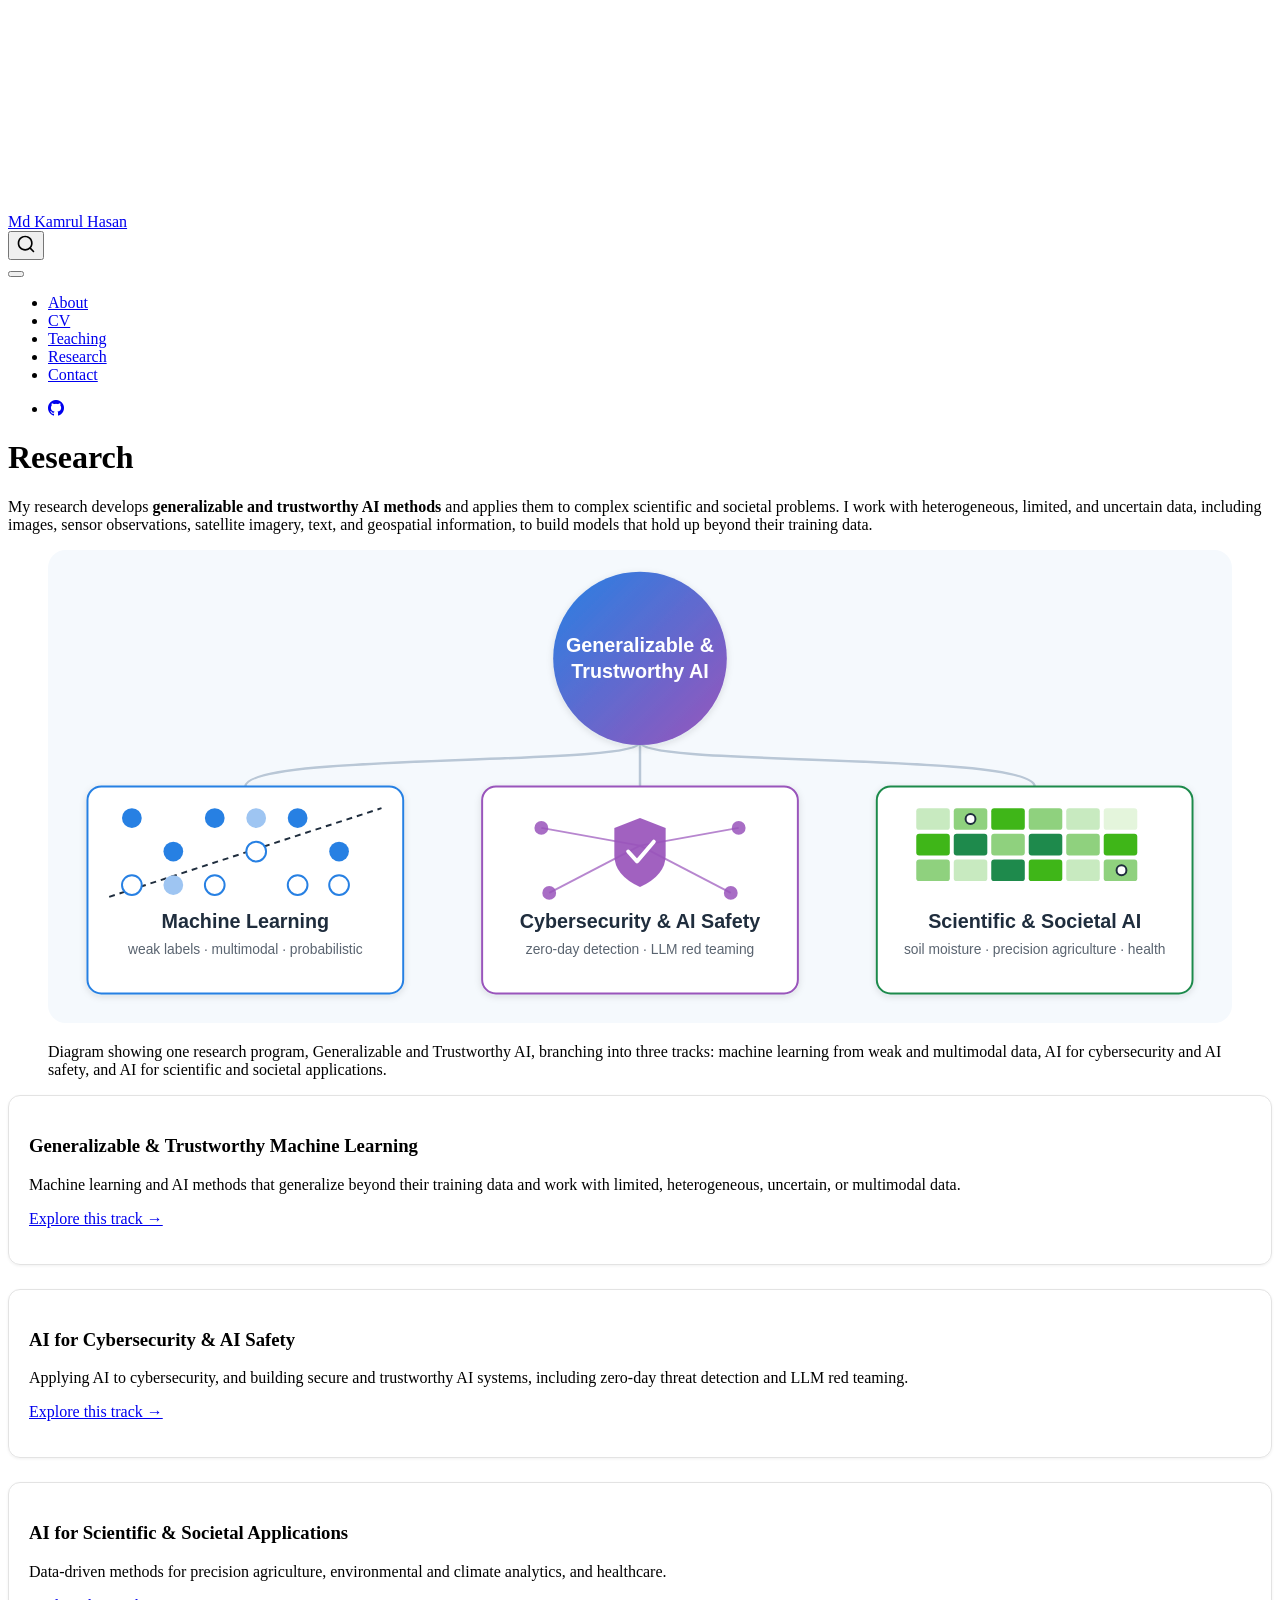
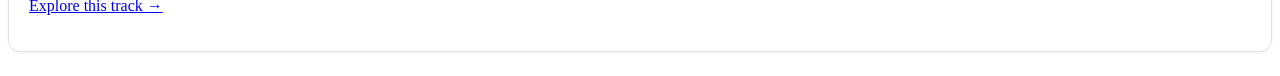
==== research/index.html @ facb9169 "Built site for gh-pages" ====
<!DOCTYPE html>
<html xmlns="http://www.w3.org/1999/xhtml" lang="en" xml:lang="en"><head>

<meta charset="utf-8">
<meta name="generator" content="quarto-1.10.18">

<meta name="viewport" content="width=device-width, initial-scale=1.0, user-scalable=yes">


<title>Research – Md Kamrul Hasan</title>
<style>
/* Default styles provided by pandoc.
** See https://pandoc.org/MANUAL.html#variables-for-html for config info.
*/
span.smallcaps{font-variant: small-caps;}
div.columns{display: flex; gap: 1.5em;}
div.column{flex: auto;}
@media screen {
div.columns{gap: min(4vw, 1.5em);}
div.column{overflow-x: auto;}
}
div.hanging-indent{margin-left: 1.5em; text-indent: -1.5em;}
ul.task-list{list-style: none;}
ul.task-list li input[type="checkbox"] {
  width: 0.8em;
  margin: 0 0.8em 0.2em -1em; /* quarto-specific, see https://github.com/quarto-dev/quarto-cli/issues/4556 */ 
  vertical-align: middle;
}
</style>


<script src="../site_libs/quarto-nav/quarto-nav.js"></script>
<script src="../site_libs/quarto-nav/headroom.min.js"></script>
<script src="../site_libs/clipboard/clipboard.min.js"></script>
<script src="../site_libs/quarto-search/autocomplete.umd.js"></script>
<script src="../site_libs/quarto-search/fuse.min.js"></script>
<script src="../site_libs/quarto-search/quarto-search.js"></script>
<meta name="quarto:offset" content="../">
<script src="../site_libs/quarto-html/quarto.js" type="module"></script>
<script src="../site_libs/quarto-html/tabsets/tabsets.js" type="module"></script>
<script src="../site_libs/quarto-html/popper.min.js"></script>
<script src="../site_libs/quarto-html/tippy.umd.min.js"></script>
<script src="../site_libs/quarto-html/anchor.min.js"></script>
<link href="../site_libs/quarto-html/tippy.css" rel="stylesheet">
<link href="../site_libs/quarto-html/quarto-syntax-highlighting-64a204ab8560d761af7679ceaba22944.css" rel="stylesheet" id="quarto-text-highlighting-styles">
<script src="../site_libs/bootstrap/bootstrap.min.js"></script>
<link href="../site_libs/bootstrap/bootstrap-icons.css" rel="stylesheet">
<link href="../site_libs/bootstrap/bootstrap-55617497126496852ff9f5a59253c640.min.css" rel="stylesheet" append-hash="true" id="quarto-bootstrap" data-mode="light">
<script id="quarto-search-options" type="application/json">{
  "location": "navbar",
  "copy-button": false,
  "collapse-after": 3,
  "panel-placement": "end",
  "type": "overlay",
  "limit": 50,
  "keyboard-shortcut": [
    "f",
    "/",
    "s"
  ],
  "show-item-context": false,
  "language": {
    "search-no-results-text": "No results",
    "search-matching-documents-text": "matching documents",
    "search-copy-link-title": "Copy link to search",
    "search-hide-matches-text": "Hide additional matches",
    "search-more-match-text": "more match in this document",
    "search-more-matches-text": "more matches in this document",
    "search-clear-button-title": "Clear",
    "search-text-placeholder": "",
    "search-detached-cancel-button-title": "Cancel",
    "search-submit-button-title": "Submit",
    "search-label": "Search"
  }
}</script>


<link rel="stylesheet" href="../styles.css">
</head>

<body class="nav-fixed fullcontent quarto-light">

<div id="quarto-search-results"></div>
  <header id="quarto-header" class="headroom fixed-top">
    <nav class="navbar navbar-expand-lg " data-bs-theme="dark">
      <div class="navbar-container container-fluid">
      <div class="navbar-brand-container mx-auto">
    <a class="navbar-brand" href="../index.html">
    <span class="navbar-title">Md Kamrul Hasan</span>
    </a>
  </div>
            <div id="quarto-search" class="" title="Search"></div>
          <button class="navbar-toggler" type="button" data-bs-toggle="collapse" data-bs-target="#navbarCollapse" aria-controls="navbarCollapse" role="menu" aria-expanded="false" aria-label="Toggle navigation" onclick="if (window.quartoToggleHeadroom) { window.quartoToggleHeadroom(); }">
  <span class="navbar-toggler-icon"></span>
</button>
          <div class="collapse navbar-collapse" id="navbarCollapse">
            <ul class="navbar-nav navbar-nav-scroll me-auto">
  <li class="nav-item">
    <a class="nav-link" href="../index.html"> 
<span class="menu-text">About</span></a>
  </li>  
  <li class="nav-item">
    <a class="nav-link" href="../cv.html"> 
<span class="menu-text">CV</span></a>
  </li>  
  <li class="nav-item">
    <a class="nav-link" href="../teaching.html"> 
<span class="menu-text">Teaching</span></a>
  </li>  
  <li class="nav-item">
    <a class="nav-link active" href="../research/index.html" aria-current="page"> 
<span class="menu-text">Research</span></a>
  </li>  
  <li class="nav-item">
    <a class="nav-link" href="../contact.html"> 
<span class="menu-text">Contact</span></a>
  </li>  
</ul>
            <ul class="navbar-nav navbar-nav-scroll ms-auto">
  <li class="nav-item compact">
    <a class="nav-link" href="https://github.com/mdkamrulhasan"> <i class="bi bi-github" role="img" aria-label="GitHub profile">
</i> 
<span class="menu-text"></span></a>
  </li>  
</ul>
          </div> <!-- /navcollapse -->
            <div class="quarto-navbar-tools">
</div>
      </div> <!-- /container-fluid -->
    </nav>
</header>
<!-- content -->
<div id="quarto-content" class="quarto-container page-columns page-rows-contents page-layout-article page-navbar">
<!-- sidebar -->
<!-- margin-sidebar -->
    
<!-- main -->
<main class="content" id="quarto-document-content">

<header id="title-block-header" class="quarto-title-block default">
<div class="quarto-title">
<h1 class="title">Research</h1>
</div>



<div class="quarto-title-meta">

    
  
    
  </div>
  


</header>


<p>My research develops <strong>generalizable and trustworthy AI methods</strong> and applies them to complex scientific and societal problems. I work with heterogeneous, limited, and uncertain data, including images, sensor observations, satellite imagery, text, and geospatial information, to build models that hold up beyond their training data.</p>
<div class="quarto-figure quarto-figure-center">
<figure class="figure">
<p><img src="../images/research/research-overview.svg" class="img-fluid figure-img" style="width:100.0%"></p>
<figcaption>Diagram showing one research program, Generalizable and Trustworthy AI, branching into three tracks: machine learning from weak and multimodal data, AI for cybersecurity and AI safety, and AI for scientific and societal applications.</figcaption>
</figure>
</div>
<div class="grid">
<section id="generalizable-trustworthy-machine-learning" class="level3 g-col-12 g-col-md-4 research-card">
<h3 class="anchored" data-anchor-id="generalizable-trustworthy-machine-learning">Generalizable &amp; Trustworthy Machine Learning</h3>
<p>Machine learning and AI methods that generalize beyond their training data and work with limited, heterogeneous, uncertain, or multimodal data.</p>
<p><a href="../research/ml.html">Explore this track →</a></p>
</section>
<section id="ai-for-cybersecurity-ai-safety" class="level3 g-col-12 g-col-md-4 research-card">
<h3 class="anchored" data-anchor-id="ai-for-cybersecurity-ai-safety">AI for Cybersecurity &amp; AI Safety</h3>
<p>Applying AI to cybersecurity, and building secure and trustworthy AI systems, including zero-day threat detection and LLM red teaming.</p>
<p><a href="../research/cybersecurity.html">Explore this track →</a></p>
</section>
<section id="ai-for-scientific-societal-applications" class="level3 g-col-12 g-col-md-4 research-card">
<h3 class="anchored" data-anchor-id="ai-for-scientific-societal-applications">AI for Scientific &amp; Societal Applications</h3>
<p>Data-driven methods for precision agriculture, environmental and climate analytics, and healthcare.</p>
<p><a href="../research/applications.html">Explore this track →</a></p>
</section>
</div>



</main> <!-- /main -->
<script id="quarto-html-after-body" type="application/javascript">
  window.document.addEventListener("DOMContentLoaded", function (event) {
    const icon = "";
    const anchorJS = new window.AnchorJS();
    anchorJS.options = {
      placement: 'right',
      icon: icon
    };
    anchorJS.add('.anchored');
    const isCodeAnnotation = (el) => {
      for (const clz of el.classList) {
        if (clz.startsWith('code-annotation-')) {                     
          return true;
        }
      }
      return false;
    }
    const onCopySuccess = function(e) {
      // button target
      const button = e.trigger;
      // don't keep focus
      button.blur();
      // flash "checked"
      button.classList.add('code-copy-button-checked');
      var currentTitle = button.getAttribute("title");
      button.setAttribute("title", "Copied!");
      let tooltip;
      if (window.bootstrap) {
        button.setAttribute("data-bs-toggle", "tooltip");
        button.setAttribute("data-bs-placement", "left");
        button.setAttribute("data-bs-title", "Copied!");
        tooltip = new bootstrap.Tooltip(button, 
          { trigger: "manual", 
            customClass: "code-copy-button-tooltip",
            offset: [0, -8]});
        tooltip.show();    
      }
      setTimeout(function() {
        if (tooltip) {
          tooltip.hide();
          button.removeAttribute("data-bs-title");
          button.removeAttribute("data-bs-toggle");
          button.removeAttribute("data-bs-placement");
        }
        button.setAttribute("title", currentTitle);
        button.classList.remove('code-copy-button-checked');
      }, 1000);
      // clear code selection
      e.clearSelection();
    }
    const getTextToCopy = function(trigger) {
      const outerScaffold = trigger.parentElement.cloneNode(true);
      const codeEl = outerScaffold.querySelector('code');
      for (const childEl of codeEl.children) {
        if (isCodeAnnotation(childEl)) {
          childEl.remove();
        }
      }
      return codeEl.innerText;
    }
    const clipboard = new window.ClipboardJS('.code-copy-button:not([data-in-quarto-modal])', {
      text: getTextToCopy
    });
    clipboard.on('success', onCopySuccess);
    if (window.document.getElementById('quarto-embedded-source-code-modal')) {
      const clipboardModal = new window.ClipboardJS('.code-copy-button[data-in-quarto-modal]', {
        text: getTextToCopy,
        container: window.document.getElementById('quarto-embedded-source-code-modal')
      });
      clipboardModal.on('success', onCopySuccess);
    }
      var localhostRegex = new RegExp(/^(?:http|https):\/\/localhost\:?[0-9]*\//);
      var mailtoRegex = new RegExp(/^mailto:/);
        var filterRegex = new RegExp("https:\/\/mdkamrulhasan\.github\.io");
      var isInternal = (href) => {
          return filterRegex.test(href) || localhostRegex.test(href) || mailtoRegex.test(href);
      }
      // Inspect non-navigation links and adorn them if external
     var links = window.document.querySelectorAll('a[href]:not(.nav-link):not(.navbar-brand):not(.toc-action):not(.sidebar-link):not(.sidebar-item-toggle):not(.pagination-link):not(.no-external):not([aria-hidden]):not(.dropdown-item):not(.quarto-navigation-tool):not(.about-link)');
      for (var i=0; i<links.length; i++) {
        const link = links[i];
        if (!isInternal(link.href)) {
          // undo the damage that might have been done by quarto-nav.js in the case of
          // links that we want to consider external
          if (link.dataset.originalHref !== undefined) {
            link.href = link.dataset.originalHref;
          }
        }
      }
    function tippyHover(el, contentFn, onTriggerFn, onUntriggerFn) {
      const config = {
        allowHTML: true,
        maxWidth: 500,
        delay: 100,
        arrow: false,
        appendTo: function(el) {
            return el.parentElement;
        },
        interactive: true,
        interactiveBorder: 10,
        theme: 'quarto',
        placement: 'bottom-start',
      };
      if (contentFn) {
        config.content = contentFn;
      }
      if (onTriggerFn) {
        config.onTrigger = onTriggerFn;
      }
      if (onUntriggerFn) {
        config.onUntrigger = onUntriggerFn;
      }
      window.tippy(el, config); 
    }
    const noterefs = window.document.querySelectorAll('a[role="doc-noteref"]');
    for (var i=0; i<noterefs.length; i++) {
      const ref = noterefs[i];
      tippyHover(ref, function() {
        // use id or data attribute instead here
        let href = ref.getAttribute('data-footnote-href') || ref.getAttribute('href');
        try { href = new URL(href).hash; } catch {}
        const id = href.replace(/^#\/?/, "");
        const note = window.document.getElementById(id);
        if (note) {
          return note.innerHTML;
        } else {
          return "";
        }
      });
    }
    const xrefs = window.document.querySelectorAll('a.quarto-xref');
    const processXRef = (id, note) => {
      // Strip column container classes
      const stripColumnClz = (el) => {
        el.classList.remove("page-full", "page-columns");
        if (el.children) {
          for (const child of el.children) {
            stripColumnClz(child);
          }
        }
      }
      stripColumnClz(note)
      if (id === null || id.startsWith('sec-')) {
        // Special case sections, only their first couple elements
        const container = document.createElement("div");
        if (note.children && note.children.length > 2) {
          container.appendChild(note.children[0].cloneNode(true));
          for (let i = 1; i < note.children.length; i++) {
            const child = note.children[i];
            if (child.tagName === "P" && child.innerText === "") {
              continue;
            } else {
              container.appendChild(child.cloneNode(true));
              break;
            }
          }
          if (window.Quarto?.typesetMath) {
            window.Quarto.typesetMath(container);
          }
          return container.innerHTML
        } else {
          if (window.Quarto?.typesetMath) {
            window.Quarto.typesetMath(note);
          }
          return note.innerHTML;
        }
      } else {
        // Remove any anchor links if they are present
        const anchorLink = note.querySelector('a.anchorjs-link');
        if (anchorLink) {
          anchorLink.remove();
        }
        if (window.Quarto?.typesetMath) {
          window.Quarto.typesetMath(note);
        }
        if (note.classList.contains("callout")) {
          return note.outerHTML;
        } else {
          return note.innerHTML;
        }
      }
    }
    for (var i=0; i<xrefs.length; i++) {
      const xref = xrefs[i];
      tippyHover(xref, undefined, function(instance) {
        instance.disable();
        let url = xref.getAttribute('href');
        let hash = undefined; 
        if (url.startsWith('#')) {
          hash = url;
        } else {
          try { hash = new URL(url).hash; } catch {}
        }
        if (hash) {
          const id = hash.replace(/^#\/?/, "");
          const note = window.document.getElementById(id);
          if (note !== null) {
            try {
              const html = processXRef(id, note.cloneNode(true));
              instance.setContent(html);
            } finally {
              instance.enable();
              instance.show();
            }
          } else {
            // See if we can fetch this
            fetch(url.split('#')[0])
            .then(res => res.text())
            .then(html => {
              const parser = new DOMParser();
              const htmlDoc = parser.parseFromString(html, "text/html");
              const note = htmlDoc.getElementById(id);
              if (note !== null) {
                const html = processXRef(id, note);
                instance.setContent(html);
              } 
            }).finally(() => {
              instance.enable();
              instance.show();
            });
          }
        } else {
          // See if we can fetch a full url (with no hash to target)
          // This is a special case and we should probably do some content thinning / targeting
          fetch(url)
          .then(res => res.text())
          .then(html => {
            const parser = new DOMParser();
            const htmlDoc = parser.parseFromString(html, "text/html");
            const note = htmlDoc.querySelector('main.content');
            if (note !== null) {
              // This should only happen for chapter cross references
              // (since there is no id in the URL)
              // remove the first header
              if (note.children.length > 0 && note.children[0].tagName === "HEADER") {
                note.children[0].remove();
              }
              const html = processXRef(null, note);
              instance.setContent(html);
            } 
          }).finally(() => {
            instance.enable();
            instance.show();
          });
        }
      }, function(instance) {
      });
    }
        let selectedAnnoteEl;
        const selectorForAnnotation = ( cell, annotation) => {
          let cellAttr = 'data-code-cell="' + cell + '"';
          let lineAttr = 'data-code-annotation="' +  annotation + '"';
          const selector = 'span[' + cellAttr + '][' + lineAttr + ']';
          return selector;
        }
        const selectCodeLines = (annoteEl) => {
          const doc = window.document;
          const targetCell = annoteEl.getAttribute("data-target-cell");
          const targetAnnotation = annoteEl.getAttribute("data-target-annotation");
          const annoteSpan = window.document.querySelector(selectorForAnnotation(targetCell, targetAnnotation));
          const lines = annoteSpan.getAttribute("data-code-lines").split(",");
          const lineIds = lines.map((line) => {
            return targetCell + "-" + line;
          })
          let top = null;
          let height = null;
          let parent = null;
          if (lineIds.length > 0) {
              //compute the position of the single el (top and bottom and make a div)
              const el = window.document.getElementById(lineIds[0]);
              top = el.offsetTop;
              height = el.offsetHeight;
              parent = el.parentElement.parentElement;
            if (lineIds.length > 1) {
              const lastEl = window.document.getElementById(lineIds[lineIds.length - 1]);
              const bottom = lastEl.offsetTop + lastEl.offsetHeight;
              height = bottom - top;
            }
            if (top !== null && height !== null && parent !== null) {
              // cook up a div (if necessary) and position it 
              let div = window.document.getElementById("code-annotation-line-highlight");
              if (div === null) {
                div = window.document.createElement("div");
                div.setAttribute("id", "code-annotation-line-highlight");
                div.style.position = 'absolute';
                parent.appendChild(div);
              }
              div.style.top = top - 2 + "px";
              div.style.height = height + 4 + "px";
              div.style.left = 0;
              let gutterDiv = window.document.getElementById("code-annotation-line-highlight-gutter");
              if (gutterDiv === null) {
                gutterDiv = window.document.createElement("div");
                gutterDiv.setAttribute("id", "code-annotation-line-highlight-gutter");
                gutterDiv.style.position = 'absolute';
                const codeCell = window.document.getElementById(targetCell);
                const gutter = codeCell.querySelector('.code-annotation-gutter');
                gutter.appendChild(gutterDiv);
              }
              gutterDiv.style.top = top - 2 + "px";
              gutterDiv.style.height = height + 4 + "px";
            }
            selectedAnnoteEl = annoteEl;
          }
        };
        const unselectCodeLines = () => {
          const elementsIds = ["code-annotation-line-highlight", "code-annotation-line-highlight-gutter"];
          elementsIds.forEach((elId) => {
            const div = window.document.getElementById(elId);
            if (div) {
              div.remove();
            }
          });
          selectedAnnoteEl = undefined;
        };
          // Handle positioning of the toggle
      window.addEventListener(
        "resize",
        throttle(() => {
          elRect = undefined;
          if (selectedAnnoteEl) {
            selectCodeLines(selectedAnnoteEl);
          }
        }, 10)
      );
      function throttle(fn, ms) {
      let throttle = false;
      let timer;
        return (...args) => {
          if(!throttle) { // first call gets through
              fn.apply(this, args);
              throttle = true;
          } else { // all the others get throttled
              if(timer) clearTimeout(timer); // cancel #2
              timer = setTimeout(() => {
                fn.apply(this, args);
                timer = throttle = false;
              }, ms);
          }
        };
      }
        // Attach click handler to the DT
        const annoteDls = window.document.querySelectorAll('dt[data-target-cell]');
        for (const annoteDlNode of annoteDls) {
          annoteDlNode.addEventListener('click', (event) => {
            const clickedEl = event.target;
            if (clickedEl !== selectedAnnoteEl) {
              unselectCodeLines();
              const activeEl = window.document.querySelector('dt[data-target-cell].code-annotation-active');
              if (activeEl) {
                activeEl.classList.remove('code-annotation-active');
              }
              selectCodeLines(clickedEl);
              clickedEl.classList.add('code-annotation-active');
            } else {
              // Unselect the line
              unselectCodeLines();
              clickedEl.classList.remove('code-annotation-active');
            }
          });
        }
    const findCites = (el) => {
      const parentEl = el.parentElement;
      if (parentEl) {
        const cites = parentEl.dataset.cites;
        if (cites) {
          return {
            el,
            cites: cites.split(' ')
          };
        } else {
          return findCites(el.parentElement)
        }
      } else {
        return undefined;
      }
    };
    var bibliorefs = window.document.querySelectorAll('a[role="doc-biblioref"]');
    for (var i=0; i<bibliorefs.length; i++) {
      const ref = bibliorefs[i];
      const citeInfo = findCites(ref);
      if (citeInfo) {
        tippyHover(citeInfo.el, function() {
          var popup = window.document.createElement('div');
          citeInfo.cites.forEach(function(cite) {
            var citeDiv = window.document.createElement('div');
            citeDiv.classList.add('hanging-indent');
            citeDiv.classList.add('csl-entry');
            var biblioDiv = window.document.getElementById('ref-' + cite);
            if (biblioDiv) {
              citeDiv.innerHTML = biblioDiv.innerHTML;
            }
            popup.appendChild(citeDiv);
          });
          return popup.innerHTML;
        });
      }
    }
  });
  </script>
</div> <!-- /content -->




</body></html>
---- site_libs/quarto-html/tippy.css ----
.tippy-box[data-animation=fade][data-state=hidden]{opacity:0}[data-tippy-root]{max-width:calc(100vw - 10px)}.tippy-box{position:relative;background-color:#333;color:#fff;border-radius:4px;font-size:14px;line-height:1.4;white-space:normal;outline:0;transition-property:transform,visibility,opacity}.tippy-box[data-placement^=top]>.tippy-arrow{bottom:0}.tippy-box[data-placement^=top]>.tippy-arrow:before{bottom:-7px;left:0;border-width:8px 8px 0;border-top-color:initial;transform-origin:center top}.tippy-box[data-placement^=bottom]>.tippy-arrow{top:0}.tippy-box[data-placement^=bottom]>.tippy-arrow:before{top:-7px;left:0;border-width:0 8px 8px;border-bottom-color:initial;transform-origin:center bottom}.tippy-box[data-placement^=left]>.tippy-arrow{right:0}.tippy-box[data-placement^=left]>.tippy-arrow:before{border-width:8px 0 8px 8px;border-left-color:initial;right:-7px;transform-origin:center left}.tippy-box[data-placement^=right]>.tippy-arrow{left:0}.tippy-box[data-placement^=right]>.tippy-arrow:before{left:-7px;border-width:8px 8px 8px 0;border-right-color:initial;transform-origin:center right}.tippy-box[data-inertia][data-state=visible]{transition-timing-function:cubic-bezier(.54,1.5,.38,1.11)}.tippy-arrow{width:16px;height:16px;color:#333}.tippy-arrow:before{content:"";position:absolute;border-color:transparent;border-style:solid}.tippy-content{position:relative;padding:5px 9px;z-index:1}
---- site_libs/quarto-html/quarto-syntax-highlighting-64a204ab8560d761af7679ceaba22944.css ----
/* quarto syntax highlight colors */
:root {
  --quarto-hl-ot-color: #003B4F;
  --quarto-hl-at-color: #657422;
  --quarto-hl-ss-color: #20794D;
  --quarto-hl-an-color: #5E5E5E;
  --quarto-hl-fu-color: #4758AB;
  --quarto-hl-st-color: #20794D;
  --quarto-hl-cf-color: #003B4F;
  --quarto-hl-op-color: #5E5E5E;
  --quarto-hl-er-color: #AD0000;
  --quarto-hl-bn-color: #AD0000;
  --quarto-hl-al-color: #AD0000;
  --quarto-hl-va-color: #111111;
  --quarto-hl-bu-color: inherit;
  --quarto-hl-ex-color: inherit;
  --quarto-hl-pp-color: #AD0000;
  --quarto-hl-in-color: #5E5E5E;
  --quarto-hl-vs-color: #20794D;
  --quarto-hl-wa-color: #5E5E5E;
  --quarto-hl-do-color: #5E5E5E;
  --quarto-hl-im-color: #00769E;
  --quarto-hl-ch-color: #20794D;
  --quarto-hl-dt-color: #AD0000;
  --quarto-hl-fl-color: #AD0000;
  --quarto-hl-co-color: #5E5E5E;
  --quarto-hl-cv-color: #5E5E5E;
  --quarto-hl-cn-color: #8f5902;
  --quarto-hl-sc-color: #5E5E5E;
  --quarto-hl-dv-color: #AD0000;
  --quarto-hl-kw-color: #003B4F;
}

/* other quarto variables */
:root {
  --quarto-font-monospace: SFMono-Regular, Menlo, Monaco, Consolas, "Liberation Mono", "Courier New", monospace;
}

/* syntax highlight based on Pandoc's rules */
pre > code.sourceCode > span {
  color: #003B4F;
}

code.sourceCode > span {
  color: #003B4F;
}

div.sourceCode,
div.sourceCode pre.sourceCode {
  color: #003B4F;
}

/* Normal */
code span {
  color: #003B4F;
}

/* Alert */
code span.al {
  color: #AD0000;
  font-style: inherit;
}

/* Annotation */
code span.an {
  color: #5E5E5E;
  font-style: inherit;
}

/* Attribute */
code span.at {
  color: #657422;
  font-style: inherit;
}

/* BaseN */
code span.bn {
  color: #AD0000;
  font-style: inherit;
}

/* BuiltIn */
code span.bu {
  font-style: inherit;
}

/* ControlFlow */
code span.cf {
  color: #003B4F;
  font-weight: bold;
  font-style: inherit;
}

/* Char */
code span.ch {
  color: #20794D;
  font-style: inherit;
}

/* Constant */
code span.cn {
  color: #8f5902;
  font-style: inherit;
}

/* Comment */
code span.co {
  color: #5E5E5E;
  font-style: inherit;
}

/* CommentVar */
code span.cv {
  color: #5E5E5E;
  font-style: italic;
}

/* Documentation */
code span.do {
  color: #5E5E5E;
  font-style: italic;
}

/* DataType */
code span.dt {
  color: #AD0000;
  font-style: inherit;
}

/* DecVal */
code span.dv {
  color: #AD0000;
  font-style: inherit;
}

/* Error */
code span.er {
  color: #AD0000;
  font-style: inherit;
}

/* Extension */
code span.ex {
  font-style: inherit;
}

/* Float */
code span.fl {
  color: #AD0000;
  font-style: inherit;
}

/* Function */
code span.fu {
  color: #4758AB;
  font-style: inherit;
}

/* Import */
code span.im {
  color: #00769E;
  font-style: inherit;
}

/* Information */
code span.in {
  color: #5E5E5E;
  font-style: inherit;
}

/* Keyword */
code span.kw {
  color: #003B4F;
  font-weight: bold;
  font-style: inherit;
}

/* Operator */
code span.op {
  color: #5E5E5E;
  font-style: inherit;
}

/* Other */
code span.ot {
  color: #003B4F;
  font-style: inherit;
}

/* Preprocessor */
code span.pp {
  color: #AD0000;
  font-style: inherit;
}

/* SpecialChar */
code span.sc {
  color: #5E5E5E;
  font-style: inherit;
}

/* SpecialString */
code span.ss {
  color: #20794D;
  font-style: inherit;
}

/* String */
code span.st {
  color: #20794D;
  font-style: inherit;
}

/* Variable */
code span.va {
  color: #111111;
  font-style: inherit;
}

/* VerbatimString */
code span.vs {
  color: #20794D;
  font-style: inherit;
}

/* Warning */
code span.wa {
  color: #5E5E5E;
  font-style: italic;
}

.prevent-inlining {
  content: "</";
}

/*# sourceMappingURL=9d8d5bb603a83b8298b89080a598c93b.css.map */
---- styles.css ----
/* css styles */

.profile-portrait {
  width: 180px;
  height: 180px;
  object-fit: cover;
  border-radius: 50%;
  display: block;
  margin: 0 0 1.25rem 0;
}

.course-card,
.research-card {
  border: 1px solid #e3e3e3;
  border-radius: 12px;
  padding: 1.25rem;
  margin-bottom: 1.5rem;
  box-shadow: 0 1px 3px rgba(0, 0, 0, 0.06);
}

.course-thumb {
  width: 100%;
  height: auto;
  border-radius: 8px;
  margin-bottom: 0.75rem;
}

.course-card h3 {
  margin-top: 0.25rem;
}

.course-card ul {
  margin-bottom: 0;
}
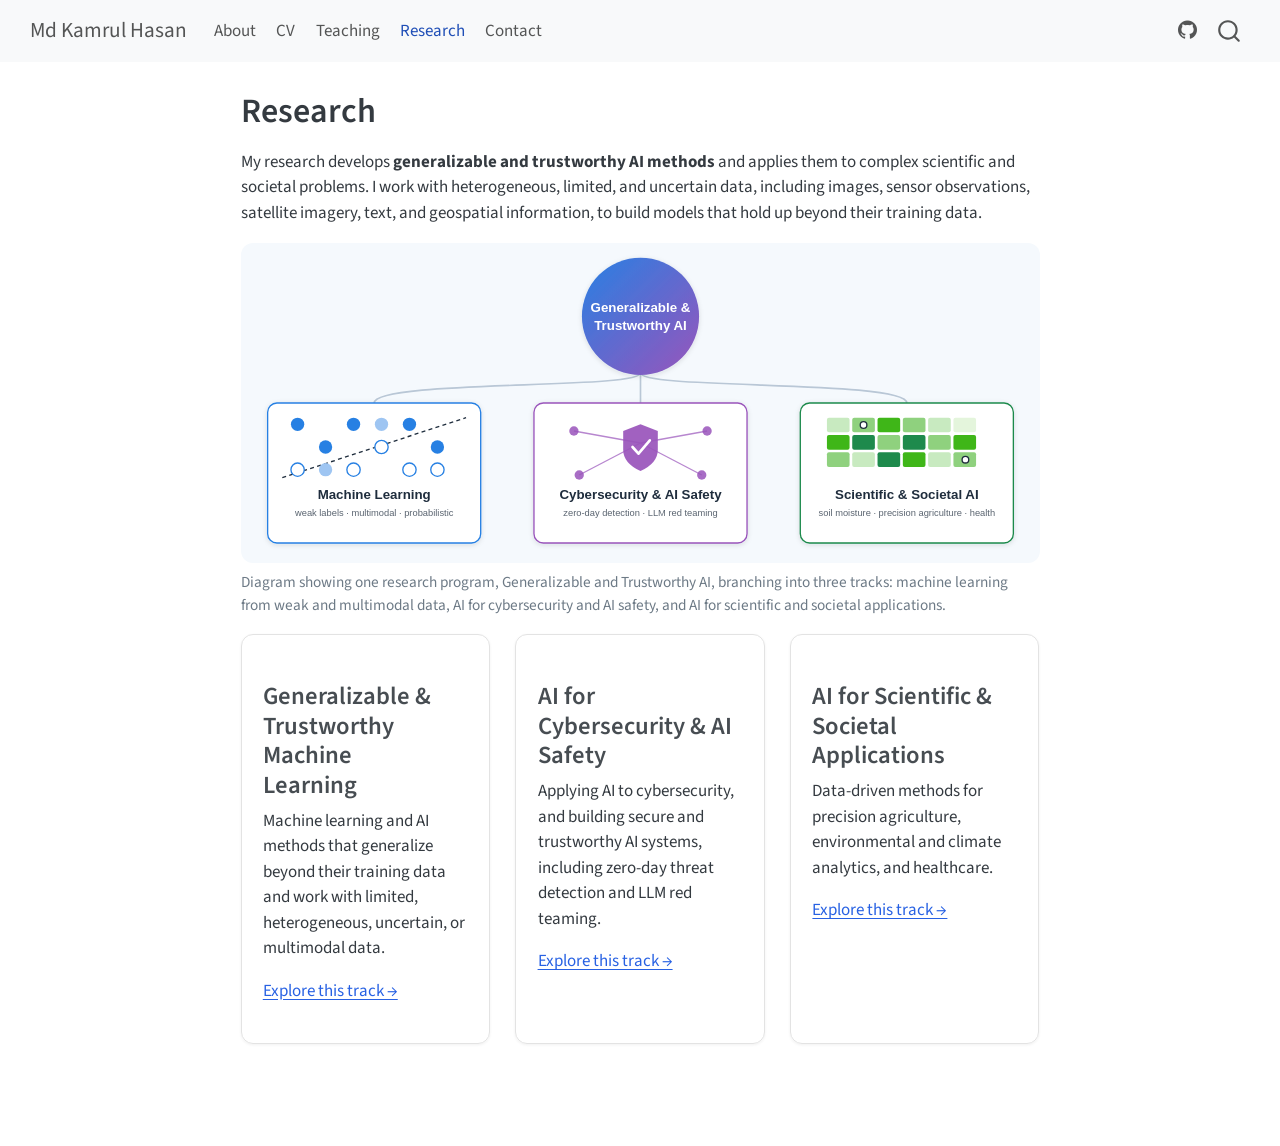
==== commit 650d02fa: "Built site for gh-pages" ====
--- a/research/index.html
+++ b/research/index.html
@@ -2,7 +2,7 @@
 <html xmlns="http://www.w3.org/1999/xhtml" lang="en" xml:lang="en"><head>
 
 <meta charset="utf-8">
-<meta name="generator" content="quarto-1.10.18">
+<meta name="generator" content="quarto-1.11.9">
 
 <meta name="viewport" content="width=device-width, initial-scale=1.0, user-scalable=yes">
 
@@ -38,14 +38,15 @@
 <meta name="quarto:offset" content="../">
 <script src="../site_libs/quarto-html/quarto.js" type="module"></script>
 <script src="../site_libs/quarto-html/tabsets/tabsets.js" type="module"></script>
+<script src="../site_libs/quarto-html/scrollable-regions/scrollable-regions.js" type="module"></script>
 <script src="../site_libs/quarto-html/popper.min.js"></script>
 <script src="../site_libs/quarto-html/tippy.umd.min.js"></script>
 <script src="../site_libs/quarto-html/anchor.min.js"></script>
 <link href="../site_libs/quarto-html/tippy.css" rel="stylesheet">
-<link href="../site_libs/quarto-html/quarto-syntax-highlighting-64a204ab8560d761af7679ceaba22944.css" rel="stylesheet" id="quarto-text-highlighting-styles">
+<link href="../site_libs/quarto-html/quarto-syntax-highlighting-63b5708e65d6cd79cd7618c58d0c21e7.css" rel="stylesheet" id="quarto-text-highlighting-styles">
 <script src="../site_libs/bootstrap/bootstrap.min.js"></script>
 <link href="../site_libs/bootstrap/bootstrap-icons.css" rel="stylesheet">
-<link href="../site_libs/bootstrap/bootstrap-55617497126496852ff9f5a59253c640.min.css" rel="stylesheet" append-hash="true" id="quarto-bootstrap" data-mode="light">
+<link href="../site_libs/bootstrap/bootstrap-cb61c712ca1a7fe70a83faed8e4da2d7.min.css" rel="stylesheet" append-hash="true" id="quarto-bootstrap" data-mode="light">
 <script id="quarto-search-options" type="application/json">{
   "location": "navbar",
   "copy-button": false,
@@ -78,19 +79,18 @@
 <link rel="stylesheet" href="../styles.css">
 </head>
 
-<body class="nav-fixed fullcontent quarto-light">
+<body class="nav-fixed fullcontent quarto-light"><a id="quarto-skip-link" class="visually-hidden-focusable" href="#quarto-document-content">Skip to main content</a>
 
 <div id="quarto-search-results"></div>
   <header id="quarto-header" class="headroom fixed-top">
-    <nav class="navbar navbar-expand-lg " data-bs-theme="dark">
+    <nav class="navbar navbar-expand-lg " data-bs-theme="dark" aria-label="Site">
       <div class="navbar-container container-fluid">
       <div class="navbar-brand-container mx-auto">
     <a class="navbar-brand" href="../index.html">
     <span class="navbar-title">Md Kamrul Hasan</span>
     </a>
   </div>
-            <div id="quarto-search" class="" title="Search"></div>
-          <button class="navbar-toggler" type="button" data-bs-toggle="collapse" data-bs-target="#navbarCollapse" aria-controls="navbarCollapse" role="menu" aria-expanded="false" aria-label="Toggle navigation" onclick="if (window.quartoToggleHeadroom) { window.quartoToggleHeadroom(); }">
+          <button class="navbar-toggler" type="button" data-bs-toggle="collapse" data-bs-target="#navbarCollapse" aria-controls="navbarCollapse" aria-expanded="false" aria-label="Toggle navigation" onclick="if (window.quartoToggleHeadroom) { window.quartoToggleHeadroom(); }">
   <span class="navbar-toggler-icon"></span>
 </button>
           <div class="collapse navbar-collapse" id="navbarCollapse">
@@ -126,6 +126,7 @@
           </div> <!-- /navcollapse -->
             <div class="quarto-navbar-tools">
 </div>
+            <div id="quarto-search" class="" title="Search"></div>
       </div> <!-- /container-fluid -->
     </nav>
 </header>
@@ -135,7 +136,7 @@
 <!-- margin-sidebar -->
     
 <!-- main -->
-<main class="content" id="quarto-document-content">
+<main class="content" id="quarto-document-content" tabindex="-1">
 
 <header id="title-block-header" class="quarto-title-block default">
 <div class="quarto-title">
@@ -262,7 +263,8 @@
           return filterRegex.test(href) || localhostRegex.test(href) || mailtoRegex.test(href);
       }
       // Inspect non-navigation links and adorn them if external
-     var links = window.document.querySelectorAll('a[href]:not(.nav-link):not(.navbar-brand):not(.toc-action):not(.sidebar-link):not(.sidebar-item-toggle):not(.pagination-link):not(.no-external):not([aria-hidden]):not(.dropdown-item):not(.quarto-navigation-tool):not(.about-link)');
+      window.quartoDecorateExternalLinks = function (root) {
+     var links = (root || window.document).querySelectorAll('a[href]:not(.nav-link):not(.navbar-brand):not(.toc-action):not(.sidebar-link):not(.sidebar-item-toggle):not(.pagination-link):not(.no-external):not([aria-hidden]):not(.dropdown-item):not(.quarto-navigation-tool):not(.about-link)');
       for (var i=0; i<links.length; i++) {
         const link = links[i];
         if (!isInternal(link.href)) {
@@ -271,8 +273,69 @@
           if (link.dataset.originalHref !== undefined) {
             link.href = link.dataset.originalHref;
           }
-        }
-      }
+          if (!link.classList.contains('no-external-icon')) {
+          }
+        }
+      }
+      };
+      window.quartoDecorateExternalLinks(window.document);
+    // Esc closes the popup (WCAG 1.4.13) and focus leaving both trigger and
+    // popup closes it (WCAG 2.4.11); tippy handles neither for interactive popups.
+    const hideOnEscAndFocusOut = {
+      name: 'hideOnEscAndFocusOut',
+      defaultValue: true,
+      fn(instance) {
+        const dismiss = () => {
+          // A show scheduled by the trigger delay would otherwise reopen it
+          instance.clearDelayTimeouts();
+          instance.hide();
+        };
+        const onKeyDown = (event) => {
+          if (event.key !== 'Escape') {
+            return;
+          }
+          // Keep Esc from also reaching page handlers (e.g. reveal.js overview),
+          // except an open reveal.js slide menu, which Esc should close too.
+          // The menu handles keys only when its keyboard option is on.
+          const menuHandlesEsc = window.Reveal?.getPlugin?.('menu')?.isOpen() &&
+            window.Reveal.getConfig().menu?.keyboard !== false;
+          if (!menuHandlesEsc) {
+            event.stopPropagation();
+          }
+          if (instance.popper.contains(window.document.activeElement)) {
+            // Disabled while refocusing so the focus trigger does not reopen it
+            instance.disable();
+            instance.reference.focus();
+            instance.enable();
+          }
+          dismiss();
+        };
+        const onFocusOut = (event) => {
+          const target = event.relatedTarget;
+          if (target && !instance.reference.contains(target) &&
+              !instance.popper.contains(target)) {
+            dismiss();
+          }
+        };
+        // On the trigger too: a click trigger (code-annotations: select) has no
+        // blur handling. Attached for the instance's lifetime so leaving the
+        // trigger also cancels a show still pending on the trigger delay.
+        instance.reference.addEventListener('focusout', onFocusOut);
+        return {
+          onShow() {
+            window.document.addEventListener('keydown', onKeyDown, true);
+            instance.popper.addEventListener('focusout', onFocusOut);
+          },
+          onHide() {
+            window.document.removeEventListener('keydown', onKeyDown, true);
+            instance.popper.removeEventListener('focusout', onFocusOut);
+          },
+          onDestroy() {
+            instance.reference.removeEventListener('focusout', onFocusOut);
+          },
+        };
+      },
+    };
     function tippyHover(el, contentFn, onTriggerFn, onUntriggerFn) {
       const config = {
         allowHTML: true,
@@ -286,6 +349,7 @@
         interactiveBorder: 10,
         theme: 'quarto',
         placement: 'bottom-start',
+        plugins: [hideOnEscAndFocusOut],
       };
       if (contentFn) {
         config.content = contentFn;
@@ -448,44 +512,54 @@
           const lineIds = lines.map((line) => {
             return targetCell + "-" + line;
           })
-          let top = null;
-          let height = null;
-          let parent = null;
+          // Each band is positioned against its own containing block, which is
+          // not the offsetParent of the lines, so place it from client rects.
+          const placeBand = (band, firstEl, lastEl, codeBlock) => {
+            const container = band.offsetParent;
+            if (container === null) {
+              return;
+            }
+            const containerRect = container.getBoundingClientRect();
+            // Reveal.js scales slides with a transform, so convert client
+            // pixels back to the CSS pixels of the container.
+            const scale = containerRect.height / container.offsetHeight || 1;
+            const firstRect = firstEl.getBoundingClientRect();
+            const lastRect = lastEl.getBoundingClientRect();
+            const top = (firstRect.top - containerRect.top) / scale - container.clientTop + container.scrollTop;
+            const height = (lastRect.bottom - firstRect.top) / scale;
+            band.style.top = top - 2 + "px";
+            band.style.height = height + 4 + "px";
+            if (codeBlock) {
+              // Without the copy button wrapper, the containing block is wider
+              // than the code block, so span the code block explicitly.
+              const blockRect = codeBlock.getBoundingClientRect();
+              band.style.left = (blockRect.left - containerRect.left) / scale - container.clientLeft + container.scrollLeft + "px";
+              band.style.width = blockRect.width / scale + "px";
+            }
+          };
           if (lineIds.length > 0) {
-              //compute the position of the single el (top and bottom and make a div)
-              const el = window.document.getElementById(lineIds[0]);
-              top = el.offsetTop;
-              height = el.offsetHeight;
-              parent = el.parentElement.parentElement;
-            if (lineIds.length > 1) {
-              const lastEl = window.document.getElementById(lineIds[lineIds.length - 1]);
-              const bottom = lastEl.offsetTop + lastEl.offsetHeight;
-              height = bottom - top;
-            }
-            if (top !== null && height !== null && parent !== null) {
-              // cook up a div (if necessary) and position it 
-              let div = window.document.getElementById("code-annotation-line-highlight");
-              if (div === null) {
-                div = window.document.createElement("div");
-                div.setAttribute("id", "code-annotation-line-highlight");
-                div.style.position = 'absolute';
-                parent.appendChild(div);
-              }
-              div.style.top = top - 2 + "px";
-              div.style.height = height + 4 + "px";
-              div.style.left = 0;
-              let gutterDiv = window.document.getElementById("code-annotation-line-highlight-gutter");
-              if (gutterDiv === null) {
-                gutterDiv = window.document.createElement("div");
-                gutterDiv.setAttribute("id", "code-annotation-line-highlight-gutter");
-                gutterDiv.style.position = 'absolute';
-                const codeCell = window.document.getElementById(targetCell);
-                const gutter = codeCell.querySelector('.code-annotation-gutter');
-                gutter.appendChild(gutterDiv);
-              }
-              gutterDiv.style.top = top - 2 + "px";
-              gutterDiv.style.height = height + 4 + "px";
-            }
+            const el = window.document.getElementById(lineIds[0]);
+            const lastEl = window.document.getElementById(lineIds[lineIds.length - 1]);
+            const parent = el.parentElement.parentElement;
+            // cook up a div (if necessary) and position it
+            let div = window.document.getElementById("code-annotation-line-highlight");
+            if (div === null) {
+              div = window.document.createElement("div");
+              div.setAttribute("id", "code-annotation-line-highlight");
+              div.style.position = 'absolute';
+              parent.appendChild(div);
+            }
+            placeBand(div, el, lastEl, parent.closest("div.sourceCode") || parent);
+            let gutterDiv = window.document.getElementById("code-annotation-line-highlight-gutter");
+            if (gutterDiv === null) {
+              gutterDiv = window.document.createElement("div");
+              gutterDiv.setAttribute("id", "code-annotation-line-highlight-gutter");
+              gutterDiv.style.position = 'absolute';
+              const codeCell = window.document.getElementById(targetCell);
+              const gutter = codeCell.querySelector('.code-annotation-gutter');
+              gutter.appendChild(gutterDiv);
+            }
+            placeBand(gutterDiv, el, lastEl);
             selectedAnnoteEl = annoteEl;
           }
         };
@@ -584,6 +658,9 @@
     }
   });
   </script>
+  <script type="application/javascript">
+  window.quartoScrollableRegionsLabels = {"code":"Scrollable code","output":"Scrollable output"};
+  </script>
 </div> <!-- /content -->
 
 
--- a/site_libs/quarto-html/quarto-syntax-highlighting-63b5708e65d6cd79cd7618c58d0c21e7.css
+++ b/site_libs/quarto-html/quarto-syntax-highlighting-63b5708e65d6cd79cd7618c58d0c21e7.css
@@ -0,0 +1,236 @@
+/* quarto syntax highlight colors */
+:root {
+  --quarto-hl-ot-color: #003B4F;
+  --quarto-hl-at-color: #657422;
+  --quarto-hl-ss-color: #20794D;
+  --quarto-hl-an-color: #5E5E5E;
+  --quarto-hl-fu-color: #4758AB;
+  --quarto-hl-st-color: #20794D;
+  --quarto-hl-cf-color: #003B4F;
+  --quarto-hl-op-color: #5E5E5E;
+  --quarto-hl-er-color: #AD0000;
+  --quarto-hl-bn-color: #AD0000;
+  --quarto-hl-al-color: #AD0000;
+  --quarto-hl-va-color: #111111;
+  --quarto-hl-bu-color: inherit;
+  --quarto-hl-ex-color: inherit;
+  --quarto-hl-pp-color: #AD0000;
+  --quarto-hl-in-color: #5E5E5E;
+  --quarto-hl-vs-color: #20794D;
+  --quarto-hl-wa-color: #5E5E5E;
+  --quarto-hl-do-color: #5E5E5E;
+  --quarto-hl-im-color: #00769E;
+  --quarto-hl-ch-color: #20794D;
+  --quarto-hl-dt-color: #AD0000;
+  --quarto-hl-fl-color: #AD0000;
+  --quarto-hl-co-color: #5E5E5E;
+  --quarto-hl-cv-color: #5E5E5E;
+  --quarto-hl-cn-color: #8f5902;
+  --quarto-hl-sc-color: #5E5E5E;
+  --quarto-hl-dv-color: #AD0000;
+  --quarto-hl-kw-color: #003B4F;
+}
+
+/* other quarto variables */
+:root {
+  --quarto-font-monospace: SFMono-Regular, Menlo, Monaco, Consolas, "Liberation Mono", "Courier New", monospace;
+}
+
+/* syntax highlight based on Pandoc's rules */
+pre > code.sourceCode > span {
+  color: #003B4F;
+}
+
+code.sourceCode > span {
+  color: #003B4F;
+}
+
+div.sourceCode,
+div.sourceCode pre.sourceCode {
+  color: #003B4F;
+}
+
+/* Normal */
+code span {
+  color: #003B4F;
+}
+
+/* Alert */
+code span.al {
+  color: #AD0000;
+  font-style: inherit;
+}
+
+/* Annotation */
+code span.an {
+  color: #5E5E5E;
+  font-style: inherit;
+}
+
+/* Attribute */
+code span.at {
+  color: #657422;
+  font-style: inherit;
+}
+
+/* BaseN */
+code span.bn {
+  color: #AD0000;
+  font-style: inherit;
+}
+
+/* BuiltIn */
+code span.bu {
+  font-style: inherit;
+}
+
+/* ControlFlow */
+code span.cf {
+  color: #003B4F;
+  font-weight: bold;
+  font-style: inherit;
+}
+
+/* Char */
+code span.ch {
+  color: #20794D;
+  font-style: inherit;
+}
+
+/* Constant */
+code span.cn {
+  color: #8f5902;
+  font-style: inherit;
+}
+
+/* Comment */
+code span.co {
+  color: #5E5E5E;
+  font-style: inherit;
+}
+
+/* CommentVar */
+code span.cv {
+  color: #5E5E5E;
+  font-style: italic;
+}
+
+/* Documentation */
+code span.do {
+  color: #5E5E5E;
+  font-style: italic;
+}
+
+/* DataType */
+code span.dt {
+  color: #AD0000;
+  font-style: inherit;
+}
+
+/* DecVal */
+code span.dv {
+  color: #AD0000;
+  font-style: inherit;
+}
+
+/* Error */
+code span.er {
+  color: #AD0000;
+  font-style: inherit;
+}
+
+/* Extension */
+code span.ex {
+  font-style: inherit;
+}
+
+/* Float */
+code span.fl {
+  color: #AD0000;
+  font-style: inherit;
+}
+
+/* Function */
+code span.fu {
+  color: #4758AB;
+  font-style: inherit;
+}
+
+/* Import */
+code span.im {
+  color: #00769E;
+  font-style: inherit;
+}
+
+/* Information */
+code span.in {
+  color: #5E5E5E;
+  font-style: inherit;
+}
+
+/* Keyword */
+code span.kw {
+  color: #003B4F;
+  font-weight: bold;
+  font-style: inherit;
+}
+
+/* Operator */
+code span.op {
+  color: #5E5E5E;
+  font-style: inherit;
+}
+
+/* Other */
+code span.ot {
+  color: #003B4F;
+  font-style: inherit;
+}
+
+/* Preprocessor */
+code span.pp {
+  color: #AD0000;
+  font-style: inherit;
+}
+
+/* SpecialChar */
+code span.sc {
+  color: #5E5E5E;
+  font-style: inherit;
+}
+
+/* SpecialString */
+code span.ss {
+  color: #20794D;
+  font-style: inherit;
+}
+
+/* String */
+code span.st {
+  color: #20794D;
+  font-style: inherit;
+}
+
+/* Variable */
+code span.va {
+  color: #111111;
+  font-style: inherit;
+}
+
+/* VerbatimString */
+code span.vs {
+  color: #20794D;
+  font-style: inherit;
+}
+
+/* Warning */
+code span.wa {
+  color: #5E5E5E;
+  font-style: italic;
+}
+
+.prevent-inlining {
+  content: "</";
+}
+
+/*# sourceMappingURL=054cc16b9e9817627be6994582d2ffb5.css.map */
